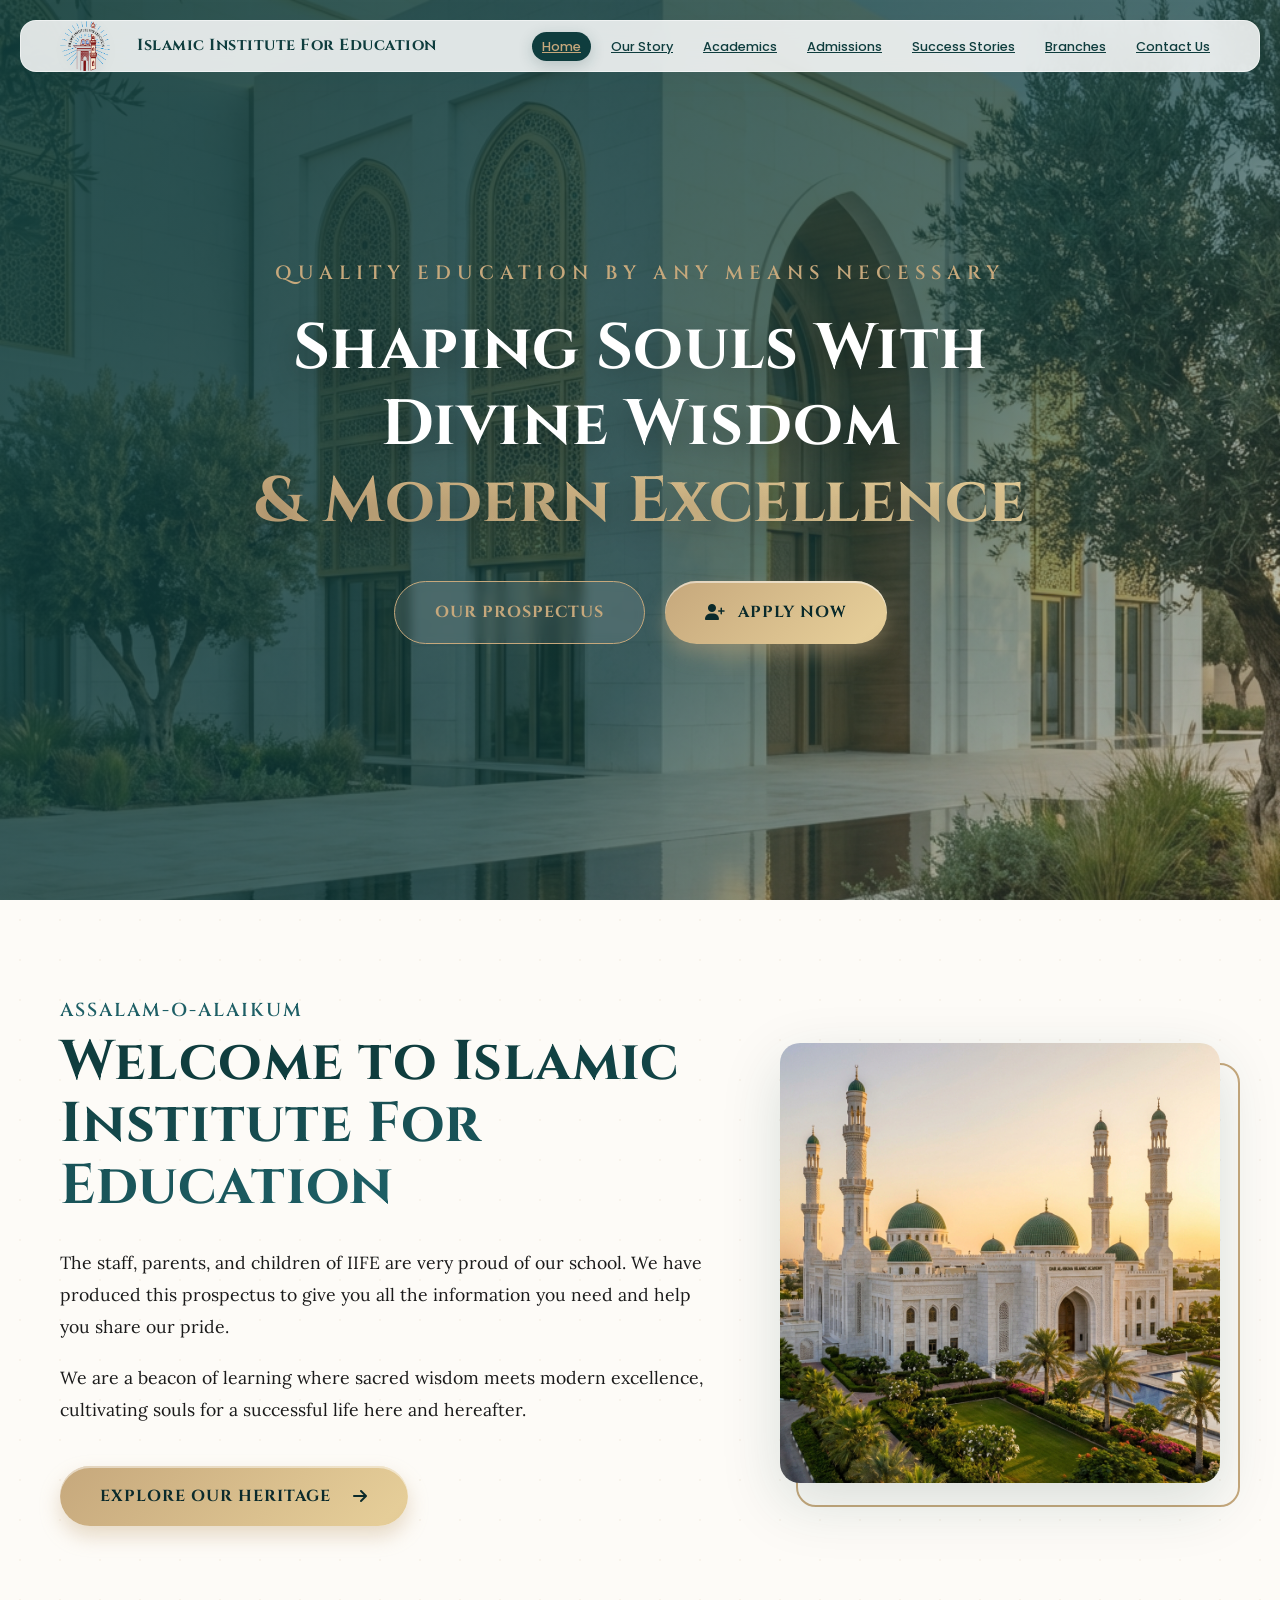
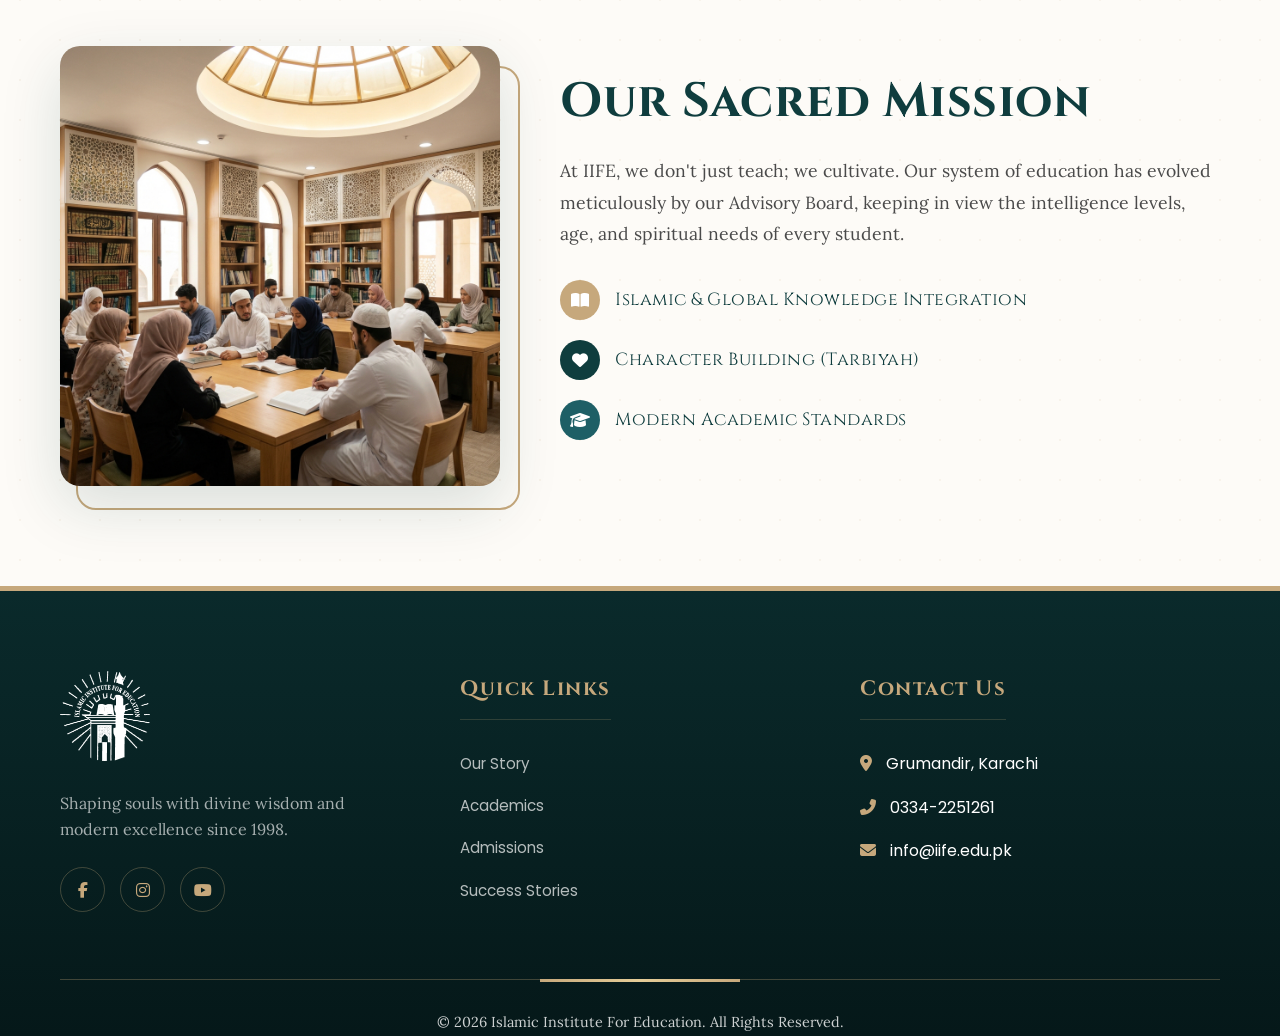
==== index.html @ 3456a7d6 "Add files via upload" ====
<!DOCTYPE html>
<html lang="en">

<head>
    <meta charset="UTF-8">
    <meta name="viewport" content="width=device-width, initial-scale=1.0">
    <title>Islamic Institute For Education | Official Portal</title>
    <link rel="stylesheet" href="css/style.css">
    <link rel="stylesheet" href="https://cdnjs.cloudflare.com/ajax/libs/font-awesome/6.4.0/css/all.min.css">
    <link href="https://unpkg.com/aos@2.3.1/dist/aos.css" rel="stylesheet">
</head>

<body>

    <!-- Floating Header -->
    <header class="main-header" id="mainHeader">
        <div class="container" style="display: flex; align-items: center; justify-content: space-between;">
            <div class="logo-area" style="display: flex; align-items: center;">
                <img src="images/logo-transparent.png" alt="IIFE Official Logo" class="logo-img">
                <div class="logo-text-group" style="padding-left: 15px;">
                    <h2 class="font-heritage" style="font-size: 1.4rem; margin: 0; color: var(--primary-main);">Islamic
                        Institute For Education
                    </h2>
                </div>
            </div>

            <div class="mobile-toggle">
                <span></span>
                <span></span>
                <span></span>
            </div>

            <nav class="nav-bar">
                <ul class="nav-links" style="padding: 0; margin: 0; gap: 10px;">
                    <li><a href="index.html" class="active">Home</a></li>
                    <li><a href="about.html">Our Story</a></li>
                    <li><a href="academics.html">Academics</a></li>
                    <li><a href="admission.html">Admissions</a></li>
                    <li><a href="testimonials.html">Success Stories</a></li>
                    <li><a href="branches.html">Branches</a></li>
                    <li><a href="contact.html">Contact Us</a></li>
                </ul>
            </nav>
        </div>
    </header>

    <!-- Cinematic Hero Section -->
    <section class="hero-section">
        <div class="hero-bg"></div>
        <div class="hero-overlay"></div>
        <div class="container hero-content" data-aos="fade-up">
            <p class="hero-motto">Quality education by any means necessary</p>
            <h1 class="hero-title">Shaping Souls With<br>Divine Wisdom<br><span class="text-gradient-gold">& Modern
                    Excellence</span></h1>
            <div style="display: flex; gap: 20px; justify-content: center; flex-wrap: wrap; margin-top: 40px;">
                <a href="about.html" class="btn-heritage btn-outline">Our Prospectus</a>
                <a href="admission.html" class="btn-heritage">
                    <i class="fas fa-user-plus"></i> Apply Now
                </a>
            </div>
        </div>
    </section>

    <!-- Welcome & Philosophy Combined -->
    <section class="welcome-section" style="padding: 100px 0; overflow: hidden;">
        <div class="pattern-overlay"></div>
        <div class="container">

            <!-- Welcome Block -->
            <div class="asymmetric-grid" style="margin-bottom: 120px;">
                <div data-aos="fade-right">
                    <h3
                        style="color: var(--primary-light); font-weight: 600; text-transform: uppercase; letter-spacing: 2px; margin-bottom: 10px;">
                        Assalam-o-Alaikum</h3>
                    <h2 class="font-heritage" style="font-size: 3.5rem; line-height: 1.1; margin-bottom: 30px;">
                        Welcome to <span class="text-gradient-primary">Islamic Institute For Education</span>
                    </h2>
                    <div class="font-classic"
                        style="font-size: 1.1rem; color: var(--text-secondary); margin-bottom: 40px;">
                        <p style="margin-bottom: 20px;">The staff, parents, and children of IIFE are very proud of our
                            school. We have produced this prospectus to give you all the information you need and help
                            you share our pride.</p>
                        <p>We are a beacon of learning where sacred wisdom meets modern excellence, cultivating souls
                            for a successful life here and hereafter.</p>
                    </div>
                    <a href="about.html" class="btn-heritage">
                        Explore Our Heritage <i class="fas fa-arrow-right" style="margin-left: 10px;"></i>
                    </a>
                </div>
                <div class="image-stack" data-aos="fade-left">
                    <img src="images/campus.png" alt="IIFE Campus" style="width: 100%; height: auto; display: block;">
                </div>
            </div>

            <!-- Philosophy Block -->
            <div class="asymmetric-grid reversed">
                <div class="image-stack" data-aos="fade-right">
                    <img src="images/students.png" alt="Students Learning"
                        style="width: 100%; height: auto; display: block;">
                </div>
                <div data-aos="fade-left">
                    <h2 class="font-heritage" style="font-size: 3rem; margin-bottom: 25px;">Our Sacred Mission</h2>
                    <p class="font-classic"
                        style="font-size: 1.1rem; color: var(--text-secondary); margin-bottom: 30px;">
                        At IIFE, we don't just teach; we cultivate. Our system of education has evolved meticulously by
                        our Advisory Board, keeping in view the intelligence levels, age, and spiritual needs of every
                        student.
                    </p>

                    <ul style="list-style: none;">
                        <li style="margin-bottom: 20px; display: flex; align-items: center; gap: 15px;">
                            <div
                                style="width: 40px; height: 40px; background: var(--secondary-gold); border-radius: 50%; display: flex; align-items: center; justify-content: center; flex-shrink: 0;">
                                <i class="fas fa-book-open" style="color: #fff;"></i>
                            </div>
                            <span class="font-heritage" style="font-size: 1.1rem;">Islamic & Global Knowledge
                                Integration</span>
                        </li>
                        <li style="margin-bottom: 20px; display: flex; align-items: center; gap: 15px;">
                            <div
                                style="width: 40px; height: 40px; background: var(--primary-main); border-radius: 50%; display: flex; align-items: center; justify-content: center; flex-shrink: 0;">
                                <i class="fas fa-heart" style="color: #fff;"></i>
                            </div>
                            <span class="font-heritage" style="font-size: 1.1rem;">Character Building (Tarbiyah)</span>
                        </li>
                        <li style="margin-bottom: 20px; display: flex; align-items: center; gap: 15px;">
                            <div
                                style="width: 40px; height: 40px; background: var(--primary-light); border-radius: 50%; display: flex; align-items: center; justify-content: center; flex-shrink: 0;">
                                <i class="fas fa-graduation-cap" style="color: #fff;"></i>
                            </div>
                            <span class="font-heritage" style="font-size: 1.1rem;">Modern Academic Standards</span>
                        </li>
                    </ul>
                </div>
            </div>

        </div>
    </section>

    <footer class="main-footer">
        <div class="container">
            <div style="display: grid; grid-template-columns: repeat(auto-fit, minmax(250px, 1fr)); gap: 40px;">
                <!-- Brand Column -->
                <div>
                    <img src="images/logo-transparent.png" alt="IIFE Logo"
                        style="height: 90px; margin-bottom: 20px; filter: brightness(0) invert(1);">
                    <p style="opacity: 0.8; line-height: 1.6;">Shaping souls with divine wisdom and<br>modern excellence
                        since 1998.</p>
                    <div class="footer-social">
                        <a href="#" class="social-icon"><i class="fab fa-facebook-f"></i></a>
                        <a href="#" class="social-icon"><i class="fab fa-instagram"></i></a>
                        <a href="#" class="social-icon"><i class="fab fa-youtube"></i></a>
                    </div>
                </div>

                <!-- Quick Links -->
                <div>
                    <h4>Quick Links</h4>
                    <ul class="footer-links">
                        <li><a href="about.html">Our Story</a></li>
                        <li><a href="academics.html">Academics</a></li>
                        <li><a href="admission.html">Admissions</a></li>
                        <li><a href="testimonials.html">Success Stories</a></li>
                    </ul>
                </div>

                <!-- Contact -->
                <div>
                    <h4>Contact Us</h4>
                    <ul class="footer-links">
                        <li><i class="fas fa-map-marker-alt"
                                style="color: var(--secondary-gold); margin-right: 10px;"></i> Grumandir, Karachi</li>
                        <li><i class="fas fa-phone-alt" style="color: var(--secondary-gold); margin-right: 10px;"></i>
                            0334-2251261</li>
                        <li><i class="fas fa-envelope" style="color: var(--secondary-gold); margin-right: 10px;"></i>
                            info@iife.edu.pk</li>
                    </ul>
                </div>
            </div>

            <div class="footer-bottom">
                <p>&copy; 2026 Islamic Institute For Education. All Rights Reserved.</p>
            </div>
        </div>
    </footer>

    <script src="https://unpkg.com/aos@2.3.1/dist/aos.js"></script>
    <script src="js/main.js"></script>
    <script>AOS.init();</script>
</body>

</html>
---- css/style.css ----
@import url('https://fonts.googleapis.com/css2?family=Cinzel:wght@400;700&family=Lora:ital,wght@0,400..700;1,400..700&family=Poppins:wght@300;400;500;600&display=swap');

:root {
    /* Brand Colors - The "Regal" Palette */
    --primary-main: #0F3D3E;
    /* Deep Evergreen */
    --primary-light: #1E5F66;
    --primary-dark: #0A2A2B;

    --secondary-gold: #C6A87C;
    /* Antique Gold */
    --secondary-gold-bright: #E5CD98;

    --accent-maroon: #800020;
    /* Royal Burgundy - Keeping as Accent */

    /* Mapped Legacy Variables (For backward compatibility) */
    --primary-blue: var(--primary-main);
    --primary-maroon: var(--accent-maroon);
    --accent-gold: var(--secondary-gold);
    --accent-gold-light: var(--secondary-gold-bright);

    /* Backgrounds */
    --bg-body: #FDFBF7;
    /* Warm Cream */
    --bg-surface: #FFFFFF;
    --bg-glass: rgba(255, 255, 255, 0.75);

    /* Typography Colors */
    --text-primary: #1A1A1A;
    --text-secondary: #4A4A4A;
    --text-muted: #888888;
    --text-on-dark: #FFFFFF;
    --text-dark: var(--text-primary);
    /* Mapping */

    /* Shadows & Effects */
    --shadow-soft: 0 10px 40px rgba(15, 61, 62, 0.05);
    --shadow-deep: 0 20px 60px rgba(15, 61, 62, 0.15);
    --shadow-gold: 0 10px 30px rgba(198, 168, 124, 0.2);

    --glass-border: 1px solid rgba(255, 255, 255, 0.3);
    --glass-shine: linear-gradient(135deg, rgba(255, 255, 255, 0.4) 0%, rgba(255, 255, 255, 0) 100%);
    --gradient-gold: linear-gradient(135deg, var(--secondary-gold) 0%, var(--secondary-gold-bright) 50%, var(--secondary-gold) 100%);
    /* Added missing variable */

    /* Transitions */
    --ease-elastic: cubic-bezier(0.68, -0.55, 0.265, 1.55);
    --ease-smooth: cubic-bezier(0.76, 0, 0.24, 1);
    --transition-fast: 0.3s var(--ease-smooth);
    --transition-slow: 0.8s var(--ease-smooth);
}

html {
    scroll-behavior: smooth;
    font-size: 16px;
    /* Base size */
}

body {
    background-color: var(--bg-body);
    color: var(--text-primary);
    font-family: 'Poppins', sans-serif;
    line-height: 1.8;
    overflow-x: hidden;
    background-image:
        radial-gradient(circle at 0% 0%, rgba(198, 168, 124, 0.08) 0%, transparent 50%),
        radial-gradient(circle at 100% 100%, rgba(15, 61, 62, 0.05) 0%, transparent 50%);
    background-attachment: fixed;
}

* {
    margin: 0;
    padding: 0;
    box-sizing: border-box;
    scroll-behavior: smooth;
}

/* Typography */
h1,
h2,
h3,
h2,
.font-heritage {
    font-family: 'Cinzel', serif;
    color: var(--primary-blue);
    letter-spacing: 0.5px;
    line-height: 1.2;
}

p,
.font-classic {
    font-family: 'Lora', serif;
    color: var(--text-dark);
}

.section-title {
    text-align: center;
    font-size: 2.8rem;
    margin-bottom: 3rem;
    position: relative;
    padding-bottom: 15px;
}

.section-title::after {
    content: '';
    position: absolute;
    bottom: 0;
    left: 50%;
    transform: translateX(-50%);
    width: 60px;
    height: 3px;
    background: var(--gradient-gold);
    border-radius: 2px;
}

/* Header & Nav */
.main-header {
    background: rgba(255, 255, 255, 0.85);
    backdrop-filter: blur(15px);
    -webkit-backdrop-filter: blur(15px);
    box-shadow: var(--shadow-soft);
    position: fixed;
    /* Fixed for the floating effect */
    top: 20px;
    left: 20px;
    right: 20px;
    border-radius: 16px;
    z-index: 1000;
    border: 1px solid rgba(255, 255, 255, 0.5);
    transition: all 0.4s var(--ease-smooth);
}

.main-header.scrolled {
    top: 0;
    left: 0;
    right: 0;
    border-radius: 0;
    background: rgba(255, 255, 255, 0.95);
    padding: 5px 0;

}

.container {
    max-width: 1350px;
    /* Increased to fit nav */
    margin: 0 auto;
    padding: 0 20px;
}

/* Logo Area */
.logo-area {
    display: flex;
    align-items: center;
    gap: 12px;
    flex: 1;
    /* Allow logo area to take available space */
    min-width: 0;
    /* Prevent flex overflow */
}

.logo-img {
    height: 50px;
    /* Reduced from 60px */
    width: auto;
    filter: drop-shadow(0 4px 6px rgba(0, 0, 0, 0.1));
    flex-shrink: 0;
}

.logo-text-group {
    display: flex;
    flex-direction: column;
    justify-content: center;
    min-width: 0;
    /* Enable text truncation if absolutely needed, though we prefer wrapping */
}

.logo-text-group h2 {
    font-size: 1rem !important;
    /* Reduced from 1.1rem */
    line-height: 1.2;
    margin: 0;
    color: var(--primary-main);
    white-space: nowrap;
}

/* Nav Bar */
.nav-bar {
    flex-shrink: 0;
    /* Prevent nav from being squished */
}

.nav-links {
    display: flex;
    list-style: none;
    margin: 0;
    padding: 0;
    gap: 5px;
    /* Reduced to fit all items */
    align-items: center;
}

.nav-links a {
    color: var(--primary-main);
    font-weight: 500;
    font-size: 0.8rem;
    /* Reduced further */
    padding: 6px 10px;
    /* Tighter padding */
    border-radius: 30px;
    transition: all 0.3s ease;
}

.nav-links a:hover,
.nav-links a.active {
    background: var(--primary-main);
    color: var(--secondary-gold);
    box-shadow: 0 4px 15px rgba(15, 61, 62, 0.2);
}

.nav-links a::after {
    display: none;
}

/* Removing the underline effect for a button-like effect */

/* Hero Section */
.hero-section {
    min-height: 100vh;
    display: flex;
    align-items: center;
    position: relative;
    overflow: hidden;
    padding-top: 100px;
    /* Offset for fixed header */
}

.hero-bg {
    position: absolute;
    top: 0;
    left: 0;
    width: 100%;
    height: 100%;
    background: url('../images/hero.png') center/cover no-repeat;
    z-index: -2;
    animation: kenBurns 20s ease-out infinite alternate;
}

.hero-overlay {
    position: absolute;
    top: 0;
    left: 0;
    width: 100%;
    height: 100%;
    background: linear-gradient(135deg, rgba(15, 61, 62, 0.9) 0%, rgba(15, 61, 62, 0.7) 60%, rgba(198, 168, 124, 0.2) 100%);
    z-index: -1;
}

.hero-content {
    text-align: center;
    max-width: 900px;
    margin: 0 auto;
    color: var(--text-on-dark);
}

.hero-motto {
    font-family: 'Cinzel', serif;
    font-size: 1.2rem;
    font-weight: 600;
    /* Added slight bold */
    color: var(--secondary-gold);
    letter-spacing: 6px;
    margin-bottom: 20px;
    text-transform: uppercase;
    animation: fadeInUp 1s var(--ease-smooth);
}

.hero-title {
    font-size: clamp(2.5rem, 5vw, 4.5rem);
    font-family: 'Cinzel', serif;
    line-height: 1.2;
    margin-bottom: 30px;
    color: var(--text-on-dark);
    text-shadow: 0 10px 30px rgba(0, 0, 0, 0.3);
    animation: fadeInUp 1s var(--ease-smooth) 0.2s backwards;
}

/* Cards */
.heritage-card {
    background: var(--bg-surface);
    padding: 50px;
    border-radius: 20px;
    box-shadow: var(--shadow-soft);
    border: 1px solid rgba(0, 0, 0, 0.03);
    transition: all 0.4s var(--ease-smooth);
    position: relative;
    overflow: hidden;
    z-index: 1;
}

.heritage-card::before {
    content: '';
    position: absolute;
    top: 0;
    left: 0;
    width: 100%;
    height: 5px;
    background: linear-gradient(90deg, var(--secondary-gold), var(--primary-main));
    transform-origin: left;
    transition: transform 0.4s ease;
}

.heritage-card:hover {
    transform: translateY(-10px) scale(1.02);
    box-shadow: var(--shadow-deep);
}


/* Buttons */
.btn-heritage {
    background: var(--gradient-gold);
    background-size: 200% auto;
    color: var(--primary-dark);
    /* Dark text on gold for better contrast */
    padding: 16px 40px;
    border-radius: 50px;
    text-decoration: none;
    font-family: 'Cinzel', serif;
    font-weight: 700;
    text-transform: uppercase;
    letter-spacing: 1px;
    box-shadow: 0 10px 20px rgba(198, 168, 124, 0.4), inset 0 2px 0 rgba(255, 255, 255, 0.5);
    /* 3D effect */
    transition: all 0.4s var(--ease-smooth);
    display: inline-flex;
    align-items: center;
    gap: 12px;
    border: none;
    position: relative;
    overflow: hidden;
    z-index: 1;
}

.btn-heritage::before {
    content: '';
    position: absolute;
    top: 0;
    left: 0;
    width: 100%;
    height: 100%;
    background: linear-gradient(135deg, var(--secondary-gold-bright), var(--secondary-gold));
    opacity: 0;
    z-index: -1;
    transition: opacity 0.4s ease;
}

/* Hover Effect - Shiny & Lift */
.btn-heritage:hover {
    transform: translateY(-5px);
    box-shadow: 0 15px 30px rgba(198, 168, 124, 0.6), inset 0 2px 0 rgba(255, 255, 255, 0.8);
    background-position: right center;
    color: var(--primary-main);
}

.btn-heritage:hover::before {
    opacity: 1;
}

.btn-heritage:hover {
    transform: translateY(-3px);
    box-shadow: 0 15px 30px rgba(212, 168, 75, 0.4);
    filter: brightness(1.1);
}

.btn-outline {
    background: rgba(255, 255, 255, 0.1);
    backdrop-filter: blur(5px);
    border: 1px solid var(--secondary-gold);
    color: var(--secondary-gold);
    box-shadow: none;
}

.btn-outline:hover {
    background: var(--secondary-gold);
    color: var(--primary-dark);
    border-color: var(--secondary-gold);
    box-shadow: 0 10px 25px rgba(198, 168, 124, 0.4);
}

/* Asymmetric Layouts */
.asymmetric-grid {
    display: grid;
    grid-template-columns: 1.2fr 0.8fr;
    gap: 60px;
    align-items: center;
    position: relative;
}

.asymmetric-grid.reversed {
    grid-template-columns: 0.8fr 1.2fr;
}

.image-stack {
    position: relative;
    z-index: 1;
}

.image-stack img {
    border-radius: 20px;
    box-shadow: var(--shadow-deep);
    transition: transform 0.5s var(--ease-elastic);
}

.image-stack::after {
    content: '';
    position: absolute;
    top: 20px;
    right: -20px;
    width: 100%;
    height: 100%;
    border: 2px solid var(--secondary-gold);
    border-radius: 20px;
    z-index: -1;
    transition: transform 0.5s ease;
}

.image-stack:hover img {
    transform: translateY(-5px) scale(1.02);
}

.image-stack:hover::after {
    transform: translate(10px, 10px);
}

/* 2-Column Grid for Premium Features */
.features-grid-2 {
    display: grid;
    grid-template-columns: 1fr;
    gap: 40px;
    padding-bottom: 40px;
}

@media (min-width: 900px) {
    .features-grid-2 {
        grid-template-columns: repeat(2, 1fr);
    }
}

.pattern-overlay {
    position: absolute;
    top: 0;
    left: 0;
    width: 100%;
    height: 100%;
    background-image: radial-gradient(var(--secondary-gold) 1px, transparent 1px);
    background-size: 40px 40px;
    opacity: 0.1;
    z-index: -1;
    pointer-events: none;
}

/* Mobile Navigation & responsiveness */
@media (max-width: 900px) {
    .main-header .container {
        position: relative;
    }

    .nav-bar {
        position: fixed;
        top: 0;
        right: -100%;
        width: 80%;
        max-width: 300px;
        height: 100vh;
        background: rgba(15, 61, 62, 0.95);
        backdrop-filter: blur(20px);
        -webkit-backdrop-filter: blur(20px);
        display: flex;
        flex-direction: column;
        justify-content: center;
        align-items: center;
        transition: 0.5s var(--ease-elastic);
        z-index: 999;
        box-shadow: -10px 0 30px rgba(0, 0, 0, 0.5);
        border-left: 1px solid rgba(255, 255, 255, 0.1);
    }

    .nav-bar.active {
        right: 0;
    }

    .nav-links {
        flex-direction: column;
        gap: 30px !important;
        width: 100%;
        text-align: center;
    }

    .nav-links a {
        font-size: 1.2rem !important;
        color: #fff !important;
        opacity: 0;
        transform: translateX(50px);
        transition: 0.5s ease;
    }

    .nav-bar.active .nav-links a {
        opacity: 1;
        transform: translateX(0);
    }

    /* Staggered Animation Delay loop would be in JS or individual classes, 
       but here's a generic transition delay approach if supported or handled by nth-child */
    .nav-bar.active .nav-links li:nth-child(1) a {
        transition-delay: 0.1s;
    }

    .nav-bar.active .nav-links li:nth-child(2) a {
        transition-delay: 0.2s;
    }

    .nav-bar.active .nav-links li:nth-child(3) a {
        transition-delay: 0.3s;
    }

    .nav-bar.active .nav-links li:nth-child(4) a {
        transition-delay: 0.4s;
    }

    .nav-bar.active .nav-links li:nth-child(5) a {
        transition-delay: 0.5s;
    }

    .nav-bar.active .nav-links li:nth-child(6) a {
        transition-delay: 0.6s;
    }

    .nav-bar.active .nav-links li:nth-child(7) a {
        transition-delay: 0.7s;
    }


    /* Hamburger Toggle */
    .mobile-toggle {
        display: block;
        position: relative;
        width: 30px;
        height: 20px;
        z-index: 1000;
        cursor: pointer;
    }

    .mobile-toggle span {
        display: block;
        width: 100%;
        height: 2px;
        background: var(--primary-main);
        position: absolute;
        transition: 0.4s ease;
    }

    .mobile-toggle span:nth-child(1) {
        top: 0;
    }

    .mobile-toggle span:nth-child(2) {
        top: 9px;
    }

    .mobile-toggle span:nth-child(3) {
        bottom: 0;
    }

    /* Active State (X) */
    .mobile-toggle.active span {
        background: #fff;
    }

    /* White on dark menu */
    .mobile-toggle.active span:nth-child(1) {
        transform: rotate(45deg);
        top: 9px;
    }

    .mobile-toggle.active span:nth-child(2) {
        opacity: 0;
    }

    .mobile-toggle.active span:nth-child(3) {
        transform: rotate(-45deg);
        bottom: 9px;
    }

    /* Typography Adjustments */
    .hero-title {
        font-size: 2.5rem !important;
    }

    .hero-motto {
        font-size: 1rem !important;
    }

    .section-title {
        font-size: 2rem !important;
    }

    section {
        padding: 60px 0 !important;
        /* Tighter spacing for mobile */
    }

    .container {
        padding: 0 20px;
        /* Ensure content doesn't touch edges */
    }

    .heritage-card {
        padding: 25px !important;
        /* Slightly less padding on cards */
    }

    .features-grid-2 {
        grid-template-columns: 1fr;
        /* Stack cards on mobile */
    }
}

@media (min-width: 901px) {
    .mobile-toggle {
        display: none;
    }
}

/* Animations */
/* Animations */
@keyframes fadeInUp {
    from {
        opacity: 0;
        transform: translateY(40px);
    }

    to {
        opacity: 1;
        transform: translateY(0);
    }
}

@keyframes fadeInScale {
    from {
        opacity: 0;
        transform: scale(0.9);
    }

    to {
        opacity: 1;
        transform: scale(1);
    }
}

@keyframes float {

    0%,
    100% {
        transform: translateY(0px);
    }

    50% {
        transform: translateY(-15px);
    }
}

@keyframes shimmer {
    0% {
        background-position: -200% center;
    }

    100% {
        background-position: 200% center;
    }
}

@keyframes kenBurns {
    0% {
        transform: scale(1);
    }

    100% {
        transform: scale(1.1);
    }
}

/* Utilities */
.glass-panel {
    background: var(--bg-glass);
    backdrop-filter: blur(12px);
    -webkit-backdrop-filter: blur(12px);
    border: var(--glass-border);
    box-shadow: var(--shadow-soft);
}

.text-gradient-gold {
    background: linear-gradient(135deg, var(--secondary-gold), var(--secondary-gold-bright), var(--secondary-gold));
    background-size: 200% auto;
    background-clip: text;
    -webkit-background-clip: text;
    -webkit-text-fill-color: transparent;
    animation: shimmer 5s infinite;
}

.text-gradient-primary {
    background: linear-gradient(135deg, var(--primary-main), var(--primary-light));
    background-clip: text;
    -webkit-background-clip: text;
    -webkit-text-fill-color: transparent;
}

/* Container */
.container {
    max-width: 1200px;
    margin: 0 auto;
    padding: 0 20px;
}

/* Sections */
section {
    padding: 100px 0;
    position: relative;
}

/* Page Header Override for Floating Nav */
.page-header {
    padding-top: 240px !important;
    /* Overrides inline styles to prevent header overlap */
}

/* Footer */
/* Legacy footer styles removed to prevent conflicts with .main-footer */

/* Scrollbar */
::-webkit-scrollbar {
    width: 10px;
}

::-webkit-scrollbar-track {
    background: var(--bg-body);
}

::-webkit-scrollbar-thumb {
    background: var(--primary-main);
    border-radius: 5px;
    border: 2px solid var(--bg-body);
}

::-webkit-scrollbar-thumb:hover {
    background: var(--secondary-gold);
}

/* Fluid Typography Updates */
.section-title {
    text-align: center;
    font-size: clamp(2rem, 4vw, 3rem);
    margin-bottom: 3rem;
    position: relative;
    padding-bottom: 15px;
    color: var(--primary-main);
}

.section-title::after {
    height: 4px;
    background: linear-gradient(90deg, transparent, var(--secondary-gold), transparent);
    width: 100px;
}

/* Premium Footer */
/* Premium Footer */
.main-footer {
    background: linear-gradient(to bottom, var(--primary-dark) 0%, #051819 100%);
    /* Deep gradient */
    color: var(--text-on-dark);
    padding: 80px 0 0;
    /* Adjusted padding */
    position: relative;
    overflow: hidden;
    border-top: 5px solid var(--secondary-gold);
}

.main-footer h4 {
    font-family: 'Cinzel', serif;
    color: var(--secondary-gold);
    margin-bottom: 30px;
    font-size: 1.3rem;
    letter-spacing: 1.5px;
    border-bottom: 1px solid rgba(198, 168, 124, 0.2);
    padding-bottom: 10px;
    display: inline-block;
}

.footer-links {
    list-style: none;
    padding: 0;
}

.footer-links li {
    margin-bottom: 15px;
}

.footer-links a {
    color: rgba(255, 255, 255, 0.7);
    text-decoration: none;
    transition: all 0.3s;
    font-size: 0.95rem;
    display: flex;
    align-items: center;
}

.footer-links a:hover {
    color: var(--secondary-gold);
    transform: translateX(5px);
}

.footer-links a:hover::before {
    content: '→';
    margin-right: 8px;
    color: var(--secondary-gold);
    animation: fadeIn 0.3s ease;
}

.footer-social {
    display: flex;
    gap: 15px;
    margin-top: 25px;
}

.social-icon {
    width: 45px;
    height: 45px;
    border: 1px solid rgba(198, 168, 124, 0.3);
    /* Gold outline */
    display: flex;
    align-items: center;
    justify-content: center;
    border-radius: 50%;
    color: var(--secondary-gold);
    transition: all 0.4s ease;
    text-decoration: none;
}

.social-icon:hover {
    background: var(--gradient-gold);
    color: var(--primary-dark);
    border-color: transparent;
    transform: rotate(360deg);
    box-shadow: 0 0 15px rgba(198, 168, 124, 0.5);
}



.footer-bottom {
    margin-top: 60px;
    padding-top: 30px;
    border-top: 1px solid rgba(198, 168, 124, 0.3);
    /* Gold tint */
    position: relative;
    text-align: center;
    font-size: 0.9rem;
    color: rgba(255, 255, 255, 0.6);
}

.footer-bottom::before {
    content: '';
    position: absolute;
    top: -1px;
    left: 50%;
    transform: translateX(-50%);
    width: 200px;
    height: 3px;
    background: var(--gradient-gold);
}

.main-footer p {
    color: rgba(255, 255, 255, 0.8) !important;
    /* Force overrides global p color */
}

.step-number {
    width: 60px;
    height: 60px;
    background: var(--gradient-gold);
    border-radius: 50%;
    display: flex;
    align-items: center;
    justify-content: center;
    color: white;
    font-size: 1.5rem;
    font-weight: bold;
    margin: 0 auto 20px;
    box-shadow: var(--shadow-md);
}

.fee-table {
    width: 100%;
    border-collapse: separate;
    border-spacing: 0;
    border-radius: 12px;
    overflow: hidden;
    box-shadow: var(--shadow-md);
}

.fee-table thead th {
    background: var(--primary-blue);
    color: white;
    padding: 20px;
    font-family: 'Cinzel', serif;
}

.fee-table tbody td {
    padding: 20px;
    border-bottom: 1px solid #eee;
    background: white;
}

.fee-table tr:last-child td {
    border-bottom: none;
}

.fee-table tr:hover td {
    background: #f8f9fa;
}

.admission-form {
    background: white;
    padding: 40px;
    border-radius: 15px;
    box-shadow: var(--shadow-lg);
}

.admission-form input,
.admission-form select,
.admission-form textarea {
    width: 100%;
    padding: 15px;
    border: 2px solid #eee;
    border-radius: 8px;
    font-family: 'Poppins', sans-serif;
    transition: all 0.3s;
}

.admission-form input:focus {
    border-color: var(--primary-blue);
    box-shadow: 0 0 0 4px rgba(30, 95, 138, 0.1);
    outline: none;
}
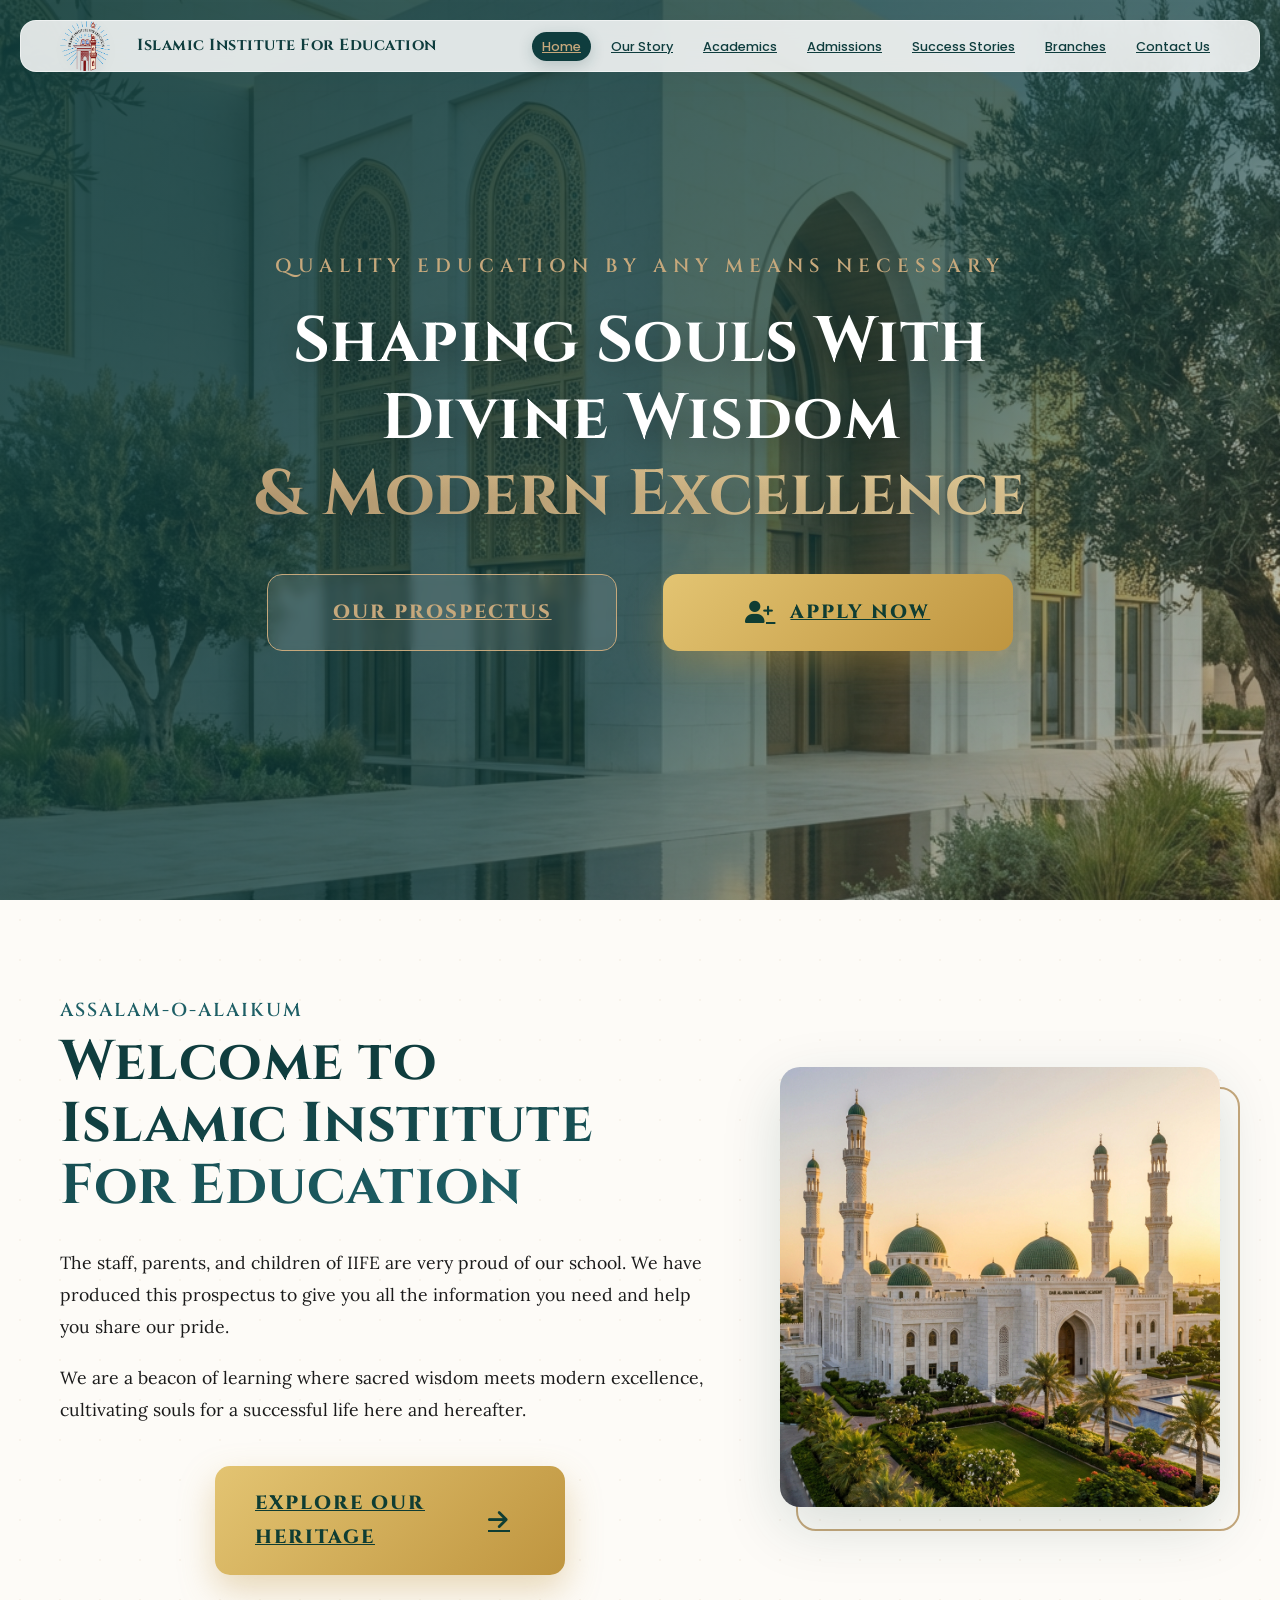
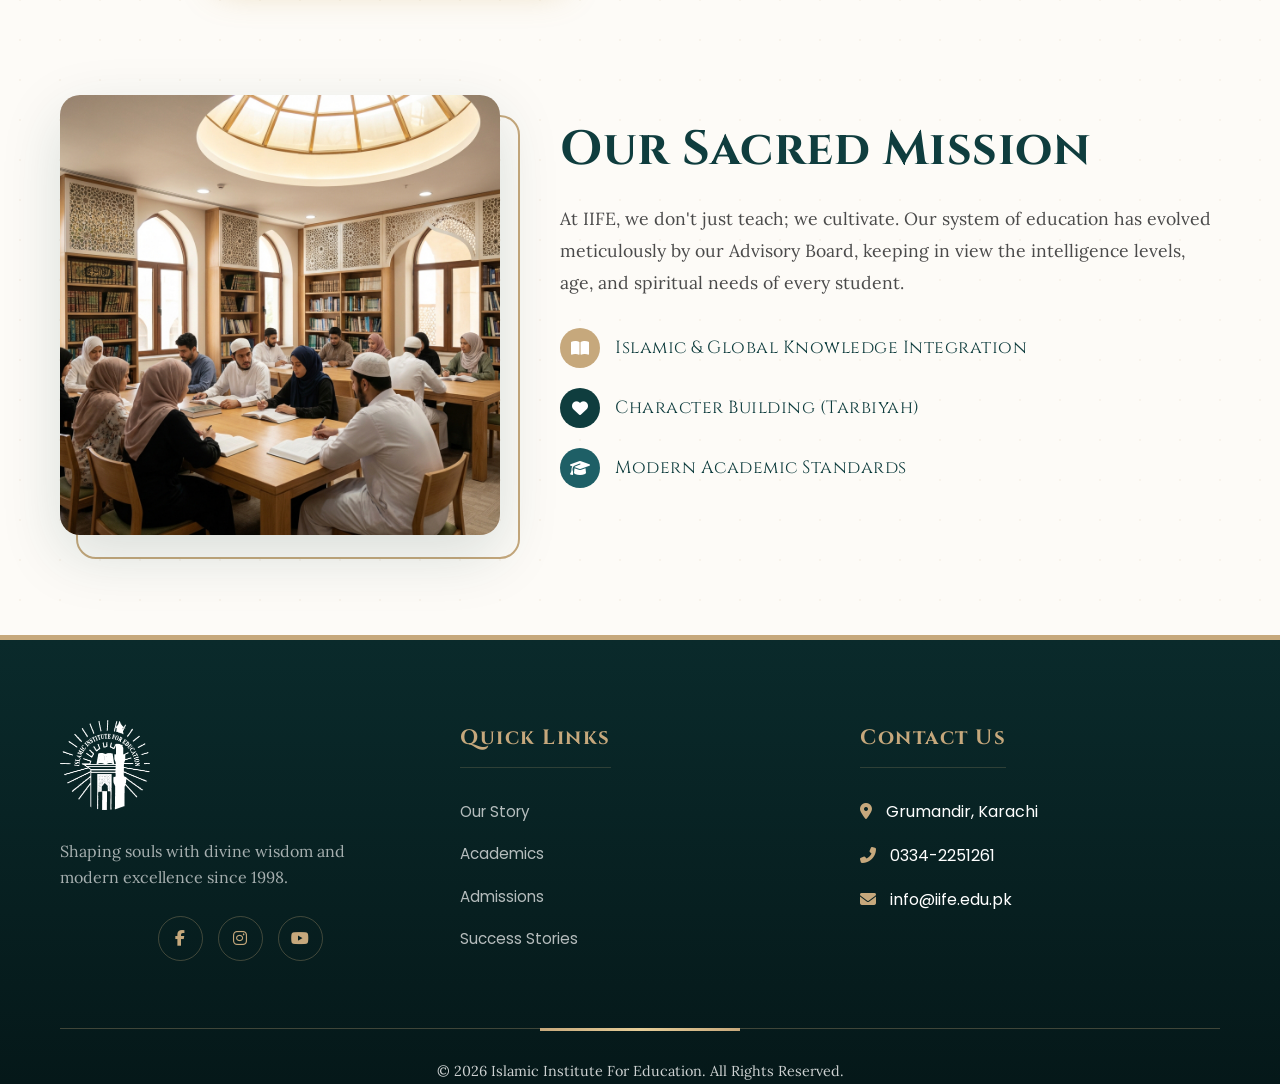
==== commit c8825c21: "Add files via upload" ====
--- a/index.html
+++ b/index.html
@@ -184,6 +184,21 @@
         </div>
     </footer>
 
+    <!-- Mobile Bottom App Bar -->
+    <div class="mobile-app-bar">
+        <a href="index.html" class="app-icon active">
+            <i class="fas fa-home"></i>
+            <span>Home</span>
+        </a>
+        <a href="admission.html" class="app-icon main-action">
+            <i class="fas fa-plus"></i>
+        </a>
+        <a href="contact.html" class="app-icon">
+            <i class="fas fa-envelope"></i>
+            <span>Contact</span>
+        </a>
+    </div>
+
     <script src="https://unpkg.com/aos@2.3.1/dist/aos.js"></script>
     <script src="js/main.js"></script>
     <script>AOS.init();</script>
--- a/css/style.css
+++ b/css/style.css
@@ -17,6 +17,8 @@
     /* Mapped Legacy Variables (For backward compatibility) */
     --primary-blue: var(--primary-main);
     --primary-maroon: var(--accent-maroon);
+    --primary-green: var(--primary-main);
+    /* Fix for missing variable */
     --accent-gold: var(--secondary-gold);
     --accent-gold-light: var(--secondary-gold-bright);
 
@@ -83,15 +85,25 @@
 h2,
 .font-heritage {
     font-family: 'Cinzel', serif;
-    color: var(--primary-blue);
+    color: var(--primary-main);
     letter-spacing: 0.5px;
     line-height: 1.2;
+    text-wrap: balance;
+    /* Fix for orphan words on headings */
+}
+
+h4,
+h5,
+h6 {
+    text-wrap: balance;
 }
 
 p,
 .font-classic {
     font-family: 'Lora', serif;
     color: var(--text-dark);
+    text-wrap: pretty;
+    /* Optimized line breaking for blocks */
 }
 
 .section-title {
@@ -318,58 +330,58 @@
 
 /* Buttons */
 .btn-heritage {
-    background: var(--gradient-gold);
-    background-size: 200% auto;
-    color: var(--primary-dark);
-    /* Dark text on gold for better contrast */
-    padding: 16px 40px;
-    border-radius: 50px;
-    text-decoration: none;
+    display: flex;
+    align-items: center;
+    justify-content: center;
+    width: 100%;
+    max-width: 350px;
+    /* Controlled width */
+    margin: 0 auto;
+    padding: 20px 40px;
+
+    background: linear-gradient(135deg, #e3c472 0%, #bf953f 100%);
+    color: #0f3d33;
+    /* Deep Dark Green matching logo */
     font-family: 'Cinzel', serif;
-    font-weight: 700;
+    font-weight: 800;
+    /* Bolder text */
+    font-size: 1.2rem;
+    letter-spacing: 2px;
     text-transform: uppercase;
-    letter-spacing: 1px;
-    box-shadow: 0 10px 20px rgba(198, 168, 124, 0.4), inset 0 2px 0 rgba(255, 255, 255, 0.5);
-    /* 3D effect */
-    transition: all 0.4s var(--ease-smooth);
-    display: inline-flex;
-    align-items: center;
-    gap: 12px;
+
     border: none;
+    border-radius: 15px;
+    box-shadow: 0 15px 35px rgba(191, 149, 63, 0.35);
+    /* Premium shadow */
+
+    cursor: pointer;
     position: relative;
     overflow: hidden;
+    transition: all 0.4s cubic-bezier(0.175, 0.885, 0.32, 1.275);
     z-index: 1;
 }
 
-.btn-heritage::before {
-    content: '';
-    position: absolute;
-    top: 0;
-    left: 0;
-    width: 100%;
-    height: 100%;
-    background: linear-gradient(135deg, var(--secondary-gold-bright), var(--secondary-gold));
-    opacity: 0;
-    z-index: -1;
-    transition: opacity 0.4s ease;
-}
-
-/* Hover Effect - Shiny & Lift */
+.btn-heritage i {
+    margin-right: 15px;
+    font-size: 1.4rem;
+    transition: transform 0.4s ease;
+}
+
+/* Hover Effect - Lift & Shine */
 .btn-heritage:hover {
-    transform: translateY(-5px);
-    box-shadow: 0 15px 30px rgba(198, 168, 124, 0.6), inset 0 2px 0 rgba(255, 255, 255, 0.8);
-    background-position: right center;
-    color: var(--primary-main);
-}
-
-.btn-heritage:hover::before {
-    opacity: 1;
-}
-
-.btn-heritage:hover {
-    transform: translateY(-3px);
-    box-shadow: 0 15px 30px rgba(212, 168, 75, 0.4);
-    filter: brightness(1.1);
+    transform: translateY(-6px) scale(1.02);
+    box-shadow: 0 25px 50px rgba(191, 149, 63, 0.5);
+    background: linear-gradient(135deg, #f0dca8 0%, #d4af5f 100%);
+    /* Brighter Gold */
+}
+
+.btn-heritage:hover i {
+    transform: translateX(8px) rotate(-15deg);
+}
+
+.btn-heritage:active {
+    transform: translateY(-2px);
+    box-shadow: 0 5px 15px rgba(191, 149, 63, 0.4);
 }
 
 .btn-outline {
@@ -459,174 +471,395 @@
     pointer-events: none;
 }
 
-/* Mobile Navigation & responsiveness */
+/* =========================================
+   MOBILE APP-STYLE REDESIGN (Max-Width: 900px)
+   "Native App Feel" - Cards, Swipes, Bottom Bar
+   ========================================= */
 @media (max-width: 900px) {
-    .main-header .container {
-        position: relative;
+
+    /* --- global Reset for Mobile App Feel --- */
+    body {
+        background-color: #f2f2f7;
+        /* iOS Light Grey Background */
+        padding-bottom: 80px;
+        /* Space for Bottom Bar */
+    }
+
+    section {
+        background: #fff;
+        margin: 15px;
+        /* Float like a card */
+        padding: 30px 20px !important;
+        border-radius: 20px;
+        box-shadow: 0 4px 20px rgba(0, 0, 0, 0.05);
+        /* Soft Card Shadow */
+    }
+
+    .hero-section {
+        margin: 0;
+        border-radius: 0 0 30px 30px;
+        /* Rounded bottom only */
+        padding-top: 100px !important;
+        background: none;
+        /* Keep hero image */
+        box-shadow: none;
+    }
+
+    .container {
+        padding: 0;
+        /* Let content fill the card */
+    }
+
+    /* --- Typography: iOS Standard --- */
+    html {
+        font-size: 15px;
+    }
+
+    .hero-title {
+        font-size: 2rem !important;
+        line-height: 1.2;
+        margin-bottom: 15px;
+    }
+
+    h2,
+    .font-heritage {
+        font-size: 1.6rem !important;
+        color: var(--primary-main);
+        letter-spacing: -0.5px;
+        /* Modern tight spacing */
+    }
+
+    p,
+    .font-classic {
+        font-size: 1rem !important;
+        color: #333;
+        line-height: 1.5;
+    }
+
+    /* --- "Student Corner" / Features: HORIZONTAL SWIPE (Stories) --- */
+    .features-grid-2,
+    .branches-list .container>div,
+    .asymmetric-grid {
+        display: flex !important;
+        flex-direction: row !important;
+        /* Force horizontal */
+        overflow-x: auto !important;
+        scroll-snap-type: x mandatory;
+        gap: 15px !important;
+        padding-bottom: 20px;
+        margin: 0 -20px;
+        /* Bleed out of card */
+        padding: 0 20px 20px 20px;
+        /* Restore padding */
+
+        /* Hide Scrollbar */
+        -ms-overflow-style: none;
+        /* IE and Edge */
+        scrollbar-width: none;
+        /* Firefox */
+    }
+
+    .features-grid-2::-webkit-scrollbar,
+    .branches-list .container>div::-webkit-scrollbar,
+    .asymmetric-grid::-webkit-scrollbar {
+        display: none;
+    }
+
+    /* Items in swipe container */
+    .features-grid-2>div,
+    .heritage-card,
+    .asymmetric-grid>div {
+        min-width: 85%;
+        /* Shows next card peeking */
+        scroll-snap-align: center;
+        background: #fff;
+        border: 1px solid #efefef;
+        border-radius: 15px;
+        padding: 20px !important;
+        box-shadow: 0 4px 10px rgba(0, 0, 0, 0.03);
+    }
+
+    /* Fix for asymmetric grid images in swipe */
+    .asymmetric-grid {
+        display: flex !important;
+        flex-direction: column !important;
+        /* Stack vertically for better reading */
+        gap: 40px !important;
+        overflow-x: visible !important;
+        /* No swipe for this section */
+        scroll-snap-type: none;
+        padding-bottom: 0;
+        margin: 0;
+    }
+
+    .asymmetric-grid.reversed {
+        display: flex !important;
+        flex-direction: column-reverse !important;
+        /* Image on top usually looks better, or keep as is. Let's do Image Top */
+    }
+
+    /* Specific override to keep features swipeable but text content stacked */
+    .asymmetric-grid>div {
+        min-width: 100%;
+        /* Full width */
+        border: none;
+        box-shadow: none;
+        padding: 0 !important;
+        background: transparent;
+    }
+
+    .image-stack {
+        width: 100%;
+        height: auto;
+        min-width: 100%;
+        margin-bottom: 20px;
+    }
+
+    .image-stack img {
+        width: 100%;
+        height: auto;
+        border-radius: 15px;
+        object-fit: cover;
+    }
+
+
+    /* --- Navigation: Clean Drawer --- */
+    .mobile-toggle {
+        display: block;
+        cursor: pointer;
+        z-index: 1002;
+    }
+
+    .mobile-toggle span {
+        display: block;
+        width: 25px;
+        height: 3px;
+        margin: 5px auto;
+        transition: all 0.3s ease-in-out;
+        background: var(--primary-main);
+        border-radius: 3px;
+    }
+
+    .mobile-toggle.active span:nth-child(2) {
+        opacity: 0;
+    }
+
+    .mobile-toggle.active span:nth-child(1) {
+        transform: translateY(8px) rotate(45deg);
+    }
+
+    .mobile-toggle.active span:nth-child(3) {
+        transform: translateY(-8px) rotate(-45deg);
     }
 
     .nav-bar {
         position: fixed;
         top: 0;
-        right: -100%;
-        width: 80%;
-        max-width: 300px;
+        left: -100%;
+        width: 85%;
+        max-width: 350px;
         height: 100vh;
+        background: rgba(255, 255, 255, 0.98);
+        backdrop-filter: blur(20px);
+        -webkit-backdrop-filter: blur(20px);
+        padding: 100px 30px 40px;
+        transition: left 0.4s cubic-bezier(0.77, 0, 0.175, 1);
+        z-index: 1001;
+        box-shadow: 10px 0 30px rgba(0, 0, 0, 0.1);
+        display: flex;
+        flex-direction: column;
+        justify-content: flex-start;
+        border-right: 1px solid rgba(0, 0, 0, 0.05);
+    }
+
+    .nav-bar.active {
+        left: 0;
+    }
+
+    .nav-links {
+        flex-direction: column;
+        align-items: flex-start;
+        gap: 25px;
+        width: 100%;
+    }
+
+    .nav-links li {
+        width: 100%;
+        opacity: 0;
+        transform: translateX(-20px);
+        transition: all 0.4s ease;
+    }
+
+    .nav-bar.active .nav-links li {
+        opacity: 1;
+        transform: translateX(0);
+    }
+
+    /* Staggered animation for links */
+    .nav-bar.active .nav-links li:nth-child(1) {
+        transition-delay: 0.1s;
+    }
+
+    .nav-bar.active .nav-links li:nth-child(2) {
+        transition-delay: 0.15s;
+    }
+
+    .nav-bar.active .nav-links li:nth-child(3) {
+        transition-delay: 0.2s;
+    }
+
+    .nav-bar.active .nav-links li:nth-child(4) {
+        transition-delay: 0.25s;
+    }
+
+    .nav-bar.active .nav-links li:nth-child(5) {
+        transition-delay: 0.3s;
+    }
+
+    .nav-bar.active .nav-links li:nth-child(6) {
+        transition-delay: 0.35s;
+    }
+
+    .nav-bar.active .nav-links li:nth-child(7) {
+        transition-delay: 0.4s;
+    }
+
+    .nav-links a {
+        font-size: 1.2rem !important;
+        font-family: 'Cinzel', serif;
+        color: var(--primary-main) !important;
+        font-weight: 600;
+        display: block;
+        padding: 10px 0;
+        border-bottom: 1px solid rgba(0, 0, 0, 0.05);
+        border-radius: 0;
+        width: 100%;
+    }
+
+    .nav-links a:hover,
+    .nav-links a.active {
+        background: transparent;
+        color: var(--secondary-gold) !important;
+        padding-left: 10px;
+        box-shadow: none;
+    }
+
+
+    /* --- Forms: iOS Style Inputs --- */
+    .admission-form input,
+    .admission-form select,
+    .admission-form textarea {
+        background: #F2F2F7;
+        border: none;
+        padding: 18px;
+        border-radius: 12px;
+        font-size: 1rem;
+        box-shadow: inset 0 2px 4px rgba(0, 0, 0, 0.02);
+    }
+
+    .btn-heritage {
+        width: 100%;
+        border-radius: 12px;
+        padding: 18px;
+        font-size: 1.1rem;
+        box-shadow: 0 4px 15px rgba(198, 168, 124, 0.4);
+    }
+
+    /* --- Bottom App Bar (Sticky) --- */
+    .mobile-app-bar {
+        position: fixed;
+        bottom: 20px;
+        left: 50%;
+        transform: translateX(-50%);
+        width: 90%;
+        max-width: 400px;
         background: rgba(15, 61, 62, 0.95);
         backdrop-filter: blur(20px);
-        -webkit-backdrop-filter: blur(20px);
+        padding: 12px 25px;
+        border-radius: 50px;
+        display: flex;
+        justify-content: space-between;
+        align-items: center;
+        box-shadow: 0 10px 40px rgba(0, 0, 0, 0.3);
+        z-index: 10000;
+        animation: slideUp 0.5s ease-out backwards 1s;
+    }
+
+    .app-icon {
+        color: #fff;
+        text-decoration: none;
         display: flex;
         flex-direction: column;
+        align-items: center;
+        font-size: 0.7rem;
+        gap: 5px;
+        opacity: 0.8;
+        transition: 0.3s;
+    }
+
+    .app-icon.main-action {
+        background: var(--gradient-gold);
+        width: 50px;
+        height: 50px;
+        border-radius: 50%;
         justify-content: center;
-        align-items: center;
-        transition: 0.5s var(--ease-elastic);
-        z-index: 999;
-        box-shadow: -10px 0 30px rgba(0, 0, 0, 0.5);
-        border-left: 1px solid rgba(255, 255, 255, 0.1);
-    }
-
-    .nav-bar.active {
-        right: 0;
-    }
-
-    .nav-links {
+        margin-top: -25px;
+        /* Floating action button effect */
+        color: #000;
+        font-size: 1.2rem;
+        opacity: 1;
+        box-shadow: 0 5px 15px rgba(198, 168, 124, 0.5);
+        border: 4px solid #f2f2f7;
+        /* Match body bg */
+    }
+
+    .app-icon i {
+        font-size: 1.2rem;
+    }
+
+    .app-icon.main-action i {
+        font-size: 1.5rem;
+    }
+
+
+    /* --- Footer: Card Style --- */
+    .main-footer {
+        margin: 0 15px 100px 15px;
+        /* Check bottom spacing */
+        border-radius: 20px;
+        background: #1a1a1a;
+        /* Keep dark */
+        text-align: center;
+        padding: 40px 20px;
+    }
+
+    .main-footer .container>div {
+        display: flex;
         flex-direction: column;
-        gap: 30px !important;
-        width: 100%;
-        text-align: center;
-    }
-
-    .nav-links a {
-        font-size: 1.2rem !important;
-        color: #fff !important;
+        gap: 30px;
+    }
+
+    .footer-links a {
+        justify-content: center;
+    }
+}
+
+@keyframes slideUp {
+    from {
+        transform: translate(-50%, 100px);
         opacity: 0;
-        transform: translateX(50px);
-        transition: 0.5s ease;
-    }
-
-    .nav-bar.active .nav-links a {
+    }
+
+    to {
+        transform: translate(-50%, 0);
         opacity: 1;
-        transform: translateX(0);
-    }
-
-    /* Staggered Animation Delay loop would be in JS or individual classes, 
-       but here's a generic transition delay approach if supported or handled by nth-child */
-    .nav-bar.active .nav-links li:nth-child(1) a {
-        transition-delay: 0.1s;
-    }
-
-    .nav-bar.active .nav-links li:nth-child(2) a {
-        transition-delay: 0.2s;
-    }
-
-    .nav-bar.active .nav-links li:nth-child(3) a {
-        transition-delay: 0.3s;
-    }
-
-    .nav-bar.active .nav-links li:nth-child(4) a {
-        transition-delay: 0.4s;
-    }
-
-    .nav-bar.active .nav-links li:nth-child(5) a {
-        transition-delay: 0.5s;
-    }
-
-    .nav-bar.active .nav-links li:nth-child(6) a {
-        transition-delay: 0.6s;
-    }
-
-    .nav-bar.active .nav-links li:nth-child(7) a {
-        transition-delay: 0.7s;
-    }
-
-
-    /* Hamburger Toggle */
-    .mobile-toggle {
-        display: block;
-        position: relative;
-        width: 30px;
-        height: 20px;
-        z-index: 1000;
-        cursor: pointer;
-    }
-
-    .mobile-toggle span {
-        display: block;
-        width: 100%;
-        height: 2px;
-        background: var(--primary-main);
-        position: absolute;
-        transition: 0.4s ease;
-    }
-
-    .mobile-toggle span:nth-child(1) {
-        top: 0;
-    }
-
-    .mobile-toggle span:nth-child(2) {
-        top: 9px;
-    }
-
-    .mobile-toggle span:nth-child(3) {
-        bottom: 0;
-    }
-
-    /* Active State (X) */
-    .mobile-toggle.active span {
-        background: #fff;
-    }
-
-    /* White on dark menu */
-    .mobile-toggle.active span:nth-child(1) {
-        transform: rotate(45deg);
-        top: 9px;
-    }
-
-    .mobile-toggle.active span:nth-child(2) {
-        opacity: 0;
-    }
-
-    .mobile-toggle.active span:nth-child(3) {
-        transform: rotate(-45deg);
-        bottom: 9px;
-    }
-
-    /* Typography Adjustments */
-    .hero-title {
-        font-size: 2.5rem !important;
-    }
-
-    .hero-motto {
-        font-size: 1rem !important;
-    }
-
-    .section-title {
-        font-size: 2rem !important;
-    }
-
-    section {
-        padding: 60px 0 !important;
-        /* Tighter spacing for mobile */
-    }
-
-    .container {
-        padding: 0 20px;
-        /* Ensure content doesn't touch edges */
-    }
-
-    .heritage-card {
-        padding: 25px !important;
-        /* Slightly less padding on cards */
-    }
-
-    .features-grid-2 {
-        grid-template-columns: 1fr;
-        /* Stack cards on mobile */
     }
 }
 
 @media (min-width: 901px) {
-    .mobile-toggle {
+
+    .mobile-toggle,
+    .mobile-app-bar {
         display: none;
     }
 }
@@ -829,6 +1062,7 @@
     display: flex;
     gap: 15px;
     margin-top: 25px;
+    justify-content: center;
 }
 
 .social-icon {
@@ -949,4 +1183,250 @@
     border-color: var(--primary-blue);
     box-shadow: 0 0 0 4px rgba(30, 95, 138, 0.1);
     outline: none;
+}
+
+/* --- Critical Mobile Fixes for Inner Pages (Forced Overrides) --- */
+@media (max-width: 900px) {
+
+    /* 1. ACADEMICS: Force Vertical Stacking of Features */
+    .features-grid-2,
+    .features-grid-2.scrolling-wrapper {
+        display: flex !important;
+        flex-direction: column !important;
+        overflow-x: visible !important;
+        gap: 30px !important;
+        margin: 0 !important;
+        padding: 0 !important;
+    }
+
+    .features-grid-2>div {
+        min-width: 100% !important;
+        margin-right: 0 !important;
+    }
+
+    /* 2. TESTIMONIALS & BRANCHES: Stack Grids */
+    .testimonials-section .container>div,
+    .students-section .container>div,
+    .branches-list .container>div,
+    .branches-list .container>div.scrolling-wrapper {
+        display: flex !important;
+        flex-direction: column !important;
+        grid-template-columns: 1fr !important;
+        gap: 30px !important;
+        overflow-x: visible !important;
+    }
+
+    .branches-list .container>div>div {
+        min-width: 100% !important;
+    }
+
+    /* 3. FORMS: Stack Inputs (Admission & Contact) */
+    .inquiry-section form>div,
+    .admission-form form>div {
+        display: flex !important;
+        /* Override grid */
+        flex-direction: column !important;
+        gap: 20px !important;
+    }
+
+    .inquiry-section input,
+    .inquiry-section select,
+    .admission-form input,
+    .admission-form select {
+        width: 100% !important;
+        margin-right: 0 !important;
+    }
+
+    /* 4. TABLES: Scrollable Fee Structure */
+    table {
+        display: block !important;
+        width: 100% !important;
+        overflow-x: auto !important;
+        -webkit-overflow-scrolling: touch;
+        white-space: nowrap;
+        margin-bottom: 20px;
+    }
+
+    /* 5. GENERAL: Prevent Bottom Bar Overlap */
+    body {
+        padding-bottom: 100px !important;
+    }
+
+    section {
+        padding: 30px 15px !important;
+        width: 100% !important;
+        box-sizing: border-box !important;
+    }
+
+    .container {
+        padding: 0 15px !important;
+    }
+}
+
+
+@media (max-width: 900px) {
+
+    /* Fix specifically for Admission Application Form where form has the class */
+    form.admission-form>div {
+        display: flex !important;
+        flex-direction: column !important;
+        gap: 20px !important;
+    }
+}
+
+
+@media (max-width: 900px) {
+
+    /* Fix for Admission Process Steps (Squished Grid) */
+    .admission-process .container>div {
+        display: flex !important;
+        flex-direction: column !important;
+        gap: 30px !important;
+    }
+
+    .admission-process .heritage-card {
+        margin-bottom: 20px;
+    }
+
+    /* Fix for Contact Info Grid (Call, Hours, Visit) */
+    .contact-info .container>div {
+        display: flex !important;
+        flex-direction: column !important;
+        gap: 40px !important;
+    }
+}
+
+/* --- Premium Fee Structure Redesign --- */
+
+/* Desktop: Floating Premium Rows */
+.fee-table {
+    border-collapse: separate;
+    border-spacing: 0 15px;
+    /* Creates space between rows */
+    background: transparent;
+    box-shadow: none;
+    border: none;
+}
+
+.fee-table thead th {
+    background: var(--gradient-gold);
+    color: white;
+    padding: 20px;
+    font-size: 1.1rem;
+    text-transform: uppercase;
+    letter-spacing: 1px;
+    border: none;
+}
+
+.fee-table thead th:first-child {
+    border-radius: 10px 0 0 10px;
+}
+
+.fee-table thead th:last-child {
+    border-radius: 0 10px 10px 0;
+}
+
+.fee-table tbody tr {
+    background: white;
+    box-shadow: 0 5px 15px rgba(0, 0, 0, 0.05);
+    transition: transform 0.3s ease, box-shadow 0.3s ease;
+}
+
+.fee-table tbody tr:hover {
+    transform: translateY(-3px);
+    box-shadow: 0 8px 25px rgba(0, 0, 0, 0.1);
+    z-index: 10;
+    position: relative;
+}
+
+.fee-table tbody td {
+    padding: 25px;
+    border: none;
+    border-top: 1px solid #f0f0f0;
+    border-bottom: 1px solid #f0f0f0;
+}
+
+.fee-table tbody td:first-child {
+    border-left: 1px solid #f0f0f0;
+    border-radius: 10px 0 0 10px;
+    font-size: 1.1rem;
+    color: var(--primary-green);
+}
+
+.fee-table tbody td:last-child {
+    border-right: 1px solid #f0f0f0;
+    border-radius: 0 10px 10px 0;
+    font-weight: bold;
+    color: var(--primary-maroon);
+}
+
+
+/* Mobile: Card Transformation */
+@media (max-width: 768px) {
+    .fee-table {
+        display: block;
+        width: 100%;
+    }
+
+    .fee-table thead,
+    .fee-table tbody,
+    .fee-table th,
+    .fee-table td,
+    .fee-table tr {
+        display: block;
+    }
+
+    /* Hide standard header */
+    .fee-table thead {
+        display: none;
+    }
+
+    .fee-table tbody tr {
+        margin-bottom: 25px;
+        border-radius: 15px;
+        box-shadow: 0 5px 20px rgba(0, 0, 0, 0.08);
+        /* Stronger shadow for card */
+        border: 1px solid #eee;
+        background: white;
+        overflow: hidden;
+    }
+
+    .fee-table tbody td {
+        display: flex;
+        justify-content: space-between;
+        align-items: center;
+        text-align: right;
+        padding: 15px 20px;
+        border: none;
+        border-bottom: 1px solid #eee;
+        font-size: 0.95rem;
+    }
+
+    .fee-table tbody td:last-child {
+        border-bottom: none;
+        border-right: none;
+        border-radius: 0;
+    }
+
+    .fee-table tbody td:first-child {
+        background: var(--primary-main);
+        color: white;
+        font-weight: bold;
+        justify-content: center;
+        text-align: center;
+        border-radius: 0;
+        font-size: 1.1rem;
+        padding: 15px;
+        letter-spacing: 1px;
+    }
+
+    /* Add Labels via pseudo-element */
+    .fee-table tbody td:not(:first-child)::before {
+        content: attr(data-label);
+        float: left;
+        font-weight: bold;
+        color: #888;
+        font-size: 0.85rem;
+        text-transform: uppercase;
+    }
 }
